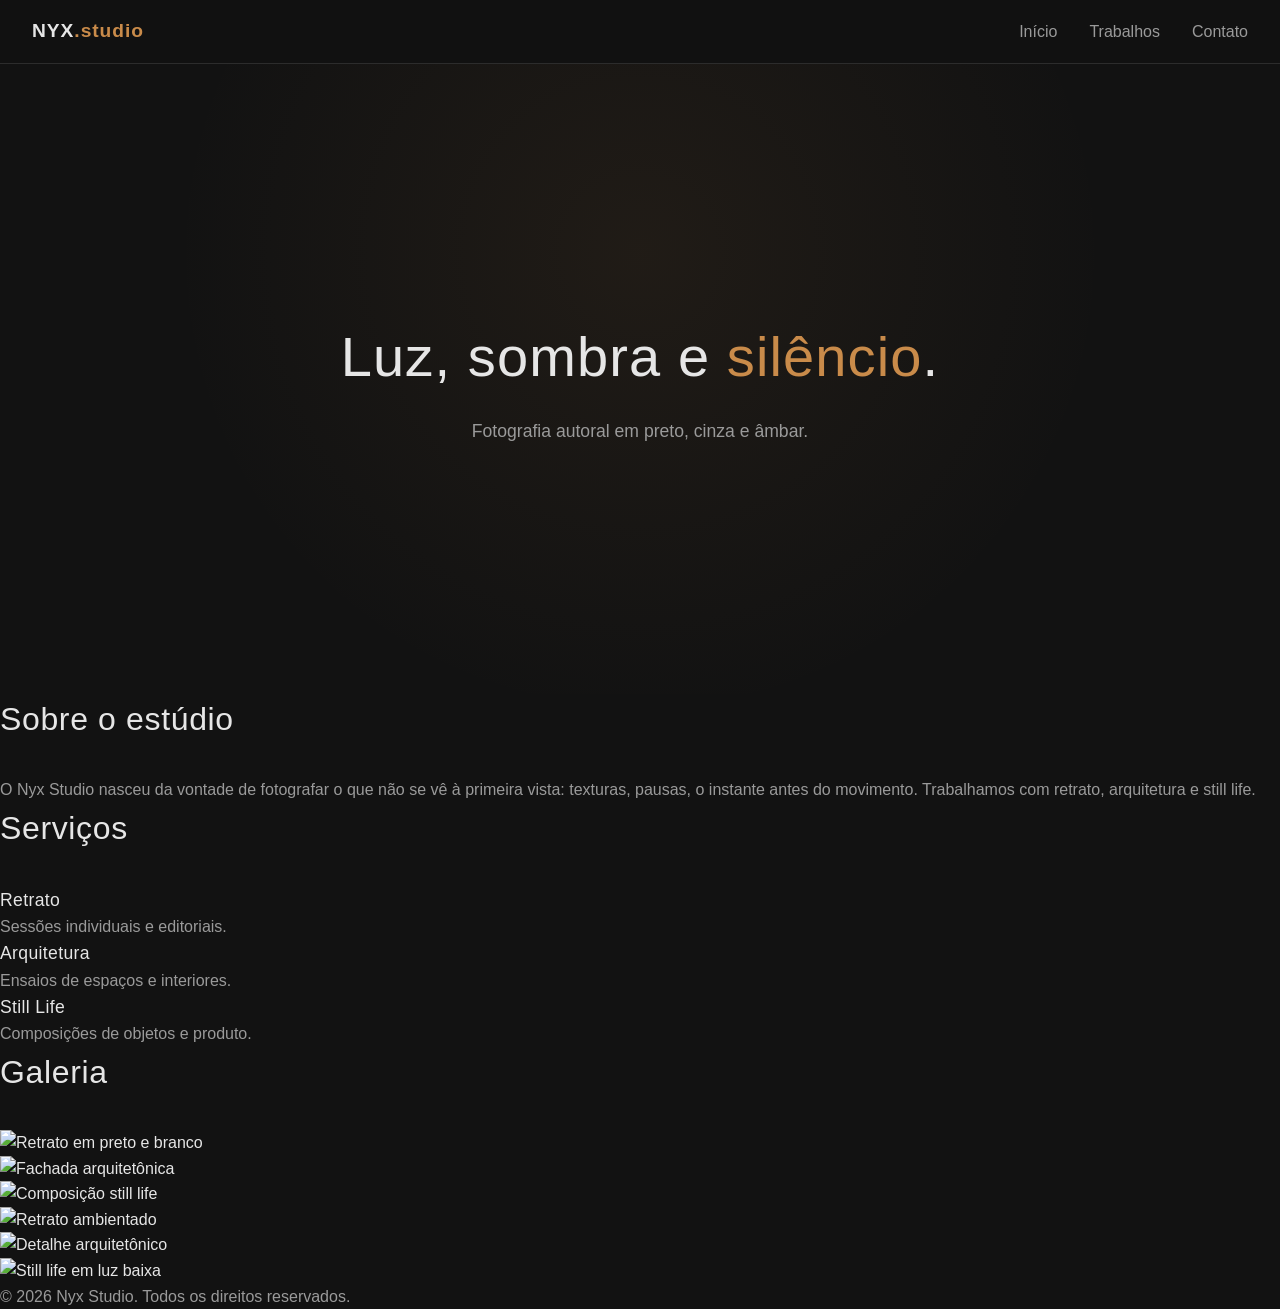
==== index.html @ d1db8a89 "configuração header e leve gradiente" ====
<!DOCTYPE html>
<html lang="pt-BR">
<head>
  <meta charset="UTF-8">
  <meta name="viewport" content="width=device-width, initial-scale=1.0">
  <title>Nyx Studio | Fotografia</title>
  <link rel="stylesheet" href="./style.css">
</head>
<body>

  <header class="site-header">
    <a href="index.html" class="logo">NYX<span>.studio</span></a>
    <nav class="main-nav">
      <ul>
        <li><a href="index.html">Início</a></li>
        <li><a href="detalhes.html">Trabalhos</a></li>
        <li><a href="contato.html">Contato</a></li>
      </ul>
    </nav>
  </header>

  <main>

    <section class="hero">
      <h1>Luz, sombra e <em>silêncio</em>.</h1>
      <p>Fotografia autoral em preto, cinza e âmbar.</p>
    </section>

    <section class="about">
      <h2>Sobre o estúdio</h2>
      <p>
        O Nyx Studio nasceu da vontade de fotografar o que não se vê à primeira vista:
        texturas, pausas, o instante antes do movimento. Trabalhamos com retrato,
        arquitetura e still life.
      </p>
    </section>

    <section class="cards">
      <h2>Serviços</h2>
      <div class="cards-list">
        <article class="card">
          <h3>Retrato</h3>
          <p>Sessões individuais e editoriais.</p>
        </article>
        <article class="card">
          <h3>Arquitetura</h3>
          <p>Ensaios de espaços e interiores.</p>
        </article>
        <article class="card">
          <h3>Still Life</h3>
          <p>Composições de objetos e produto.</p>
        </article>
      </div>
    </section>

    <section class="gallery">
      <h2>Galeria</h2>
      <div class="gallery-grid">
        <figure class="gallery-item"><img src="img/placeholder1.jpg" alt="Retrato em preto e branco"></figure>
        <figure class="gallery-item"><img src="img/placeholder2.jpg" alt="Fachada arquitetônica"></figure>
        <figure class="gallery-item"><img src="img/placeholder3.jpg" alt="Composição still life"></figure>
        <figure class="gallery-item"><img src="img/placeholder4.jpg" alt="Retrato ambientado"></figure>
        <figure class="gallery-item"><img src="img/placeholder5.jpg" alt="Detalhe arquitetônico"></figure>
        <figure class="gallery-item"><img src="img/placeholder6.jpg" alt="Still life em luz baixa"></figure>
      </div>
    </section>

  </main>

  <footer class="site-footer">
    <p>&copy; 2026 Nyx Studio. Todos os direitos reservados.</p>
  </footer>

</body>
</html>
---- style.css ----
/* =========================================
   RESET
========================================= */
*, *::before, *::after {
  margin: 0;
  padding: 0;
  box-sizing: border-box;
}

img {
  max-width: 100%;
  display: block;
}

a {
  text-decoration: none;
  color: inherit;
}

ul {
  list-style: none;
}

/* =========================================
   CSS VARIABLES — paleta dark fosca
========================================= */
:root {
  /* cores */
  --color-bg: #121212;        /* fundo principal, preto fosco */
  --color-surface: #1b1b1b;   /* cards, blocos elevados */
  --color-border: #2c2c2c;    /* bordas sutis */
  --color-text: #e6e6e6;      /* texto principal */
  --color-text-muted: #9a9a9a;/* texto secundário */
  --color-accent: #c98b4a;    /* âmbar fosco, destaque */

  /* raio de borda */
  --radius-sm: 6px;
  --radius-md: 14px;
  --radius-lg: 24px;

  /* espaçamentos */
  --space-xs: 0.5rem;
  --space-sm: 1rem;
  --space-md: 2rem;
  --space-lg: 4rem;
  --space-xl: 8rem;

  /* tipografia */
  --font-base: 'Helvetica Neue', Arial, sans-serif;
}

/* =========================================
   BASE
========================================= */
body {
  font-family: var(--font-base);
  background-color: var(--color-bg);
  color: var(--color-text);
  line-height: 1.6;
  font-size: 1rem;
}

h1, h2, h3 {
  font-weight: 500;
  letter-spacing: 0.02em;
  color: var(--color-text);
}

h1 {
  font-size: clamp(2rem, 5vw, 3.5rem);
}

h2 {
  font-size: clamp(1.5rem, 3vw, 2rem);
  margin-bottom: var(--space-md);
}

h3 {
  font-size: 1.1rem;
}

em {
  color: var(--color-accent);
  font-style: normal;
}

p {
  color: var(--color-text-muted);
}

/* =========================================
   HEADER / NAV — Flexbox
========================================= */
.site-header {
  position: sticky;
  top: 0;
  z-index: 100;
  display: flex;
  align-items: center;
  justify-content: space-between;
  padding: var(--space-sm) var(--space-md);
  background-color: rgba(18, 18, 18, 0.85);
  backdrop-filter: blur(8px);
  border-bottom: 1px solid var(--color-border);
}

.logo {
  font-size: 1.2rem;
  font-weight: 600;
  letter-spacing: 0.05em;
}

.logo span {
  color: var(--color-accent);
}

.main-nav ul {
  display: flex;
  gap: var(--space-md);
}

.main-nav a {
  position: relative;
  padding: var(--space-xs) 0;
  color: var(--color-text-muted);
  transition: color 0.3s ease;
}

.main-nav a:hover,
.main-nav a:focus-visible {
  color: var(--color-text);
}

.main-nav a::after {
  content: '';
  position: absolute;
  left: 0;
  bottom: 0;
  width: 0;
  height: 1px;
  background-color: var(--color-accent);
  transition: width 0.3s ease;
}

.main-nav a:hover::after,
.main-nav a:focus-visible::after {
  width: 100%;
}

/* =========================================
   HERO
========================================= */
.hero {
  min-height: 70vh;
  display: flex;
  flex-direction: column;
  justify-content: center;
  padding: var(--space-md);
  text-align: center;
  background:
    radial-gradient(circle at 50% 30%, rgba(201, 139, 74, 0.08), transparent 60%),
    var(--color-bg);
}

.hero h1 {
  margin-bottom: var(--space-sm);
}

.hero p {
  font-size: 1.1rem;
}
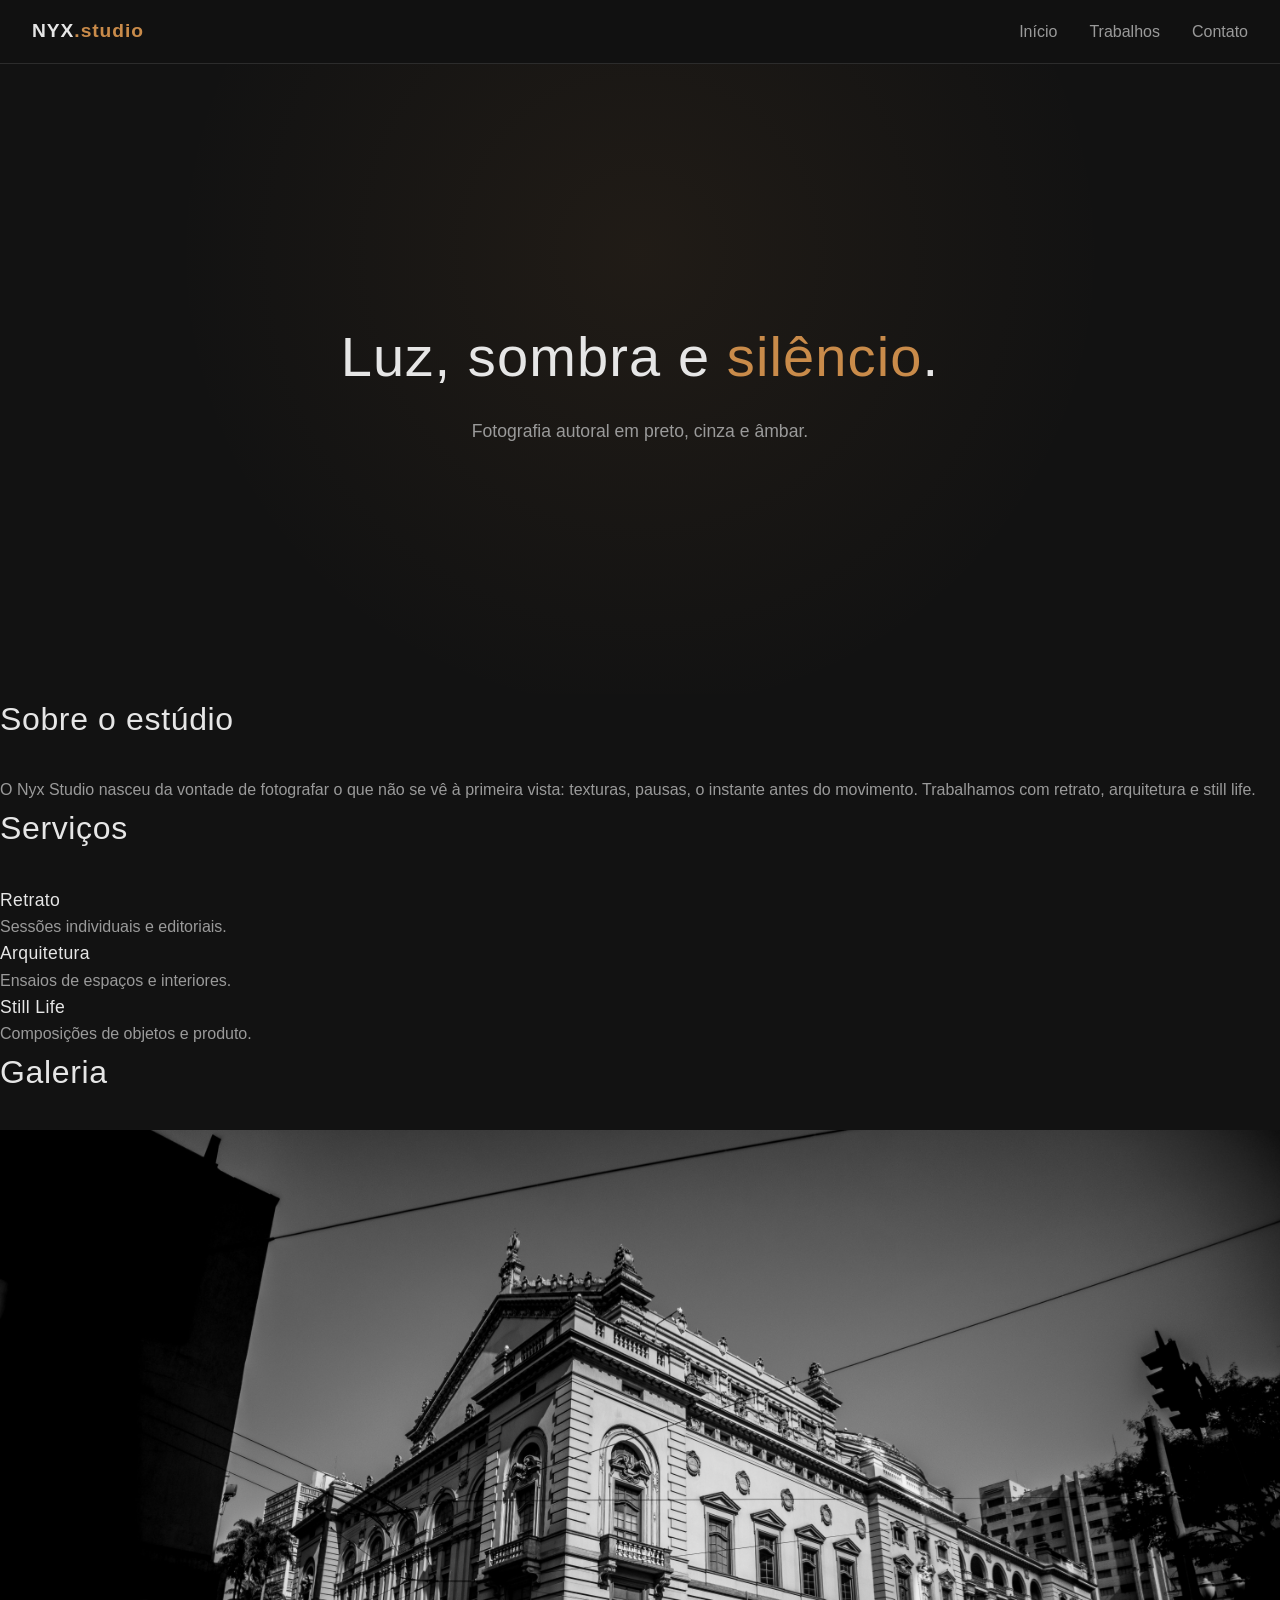
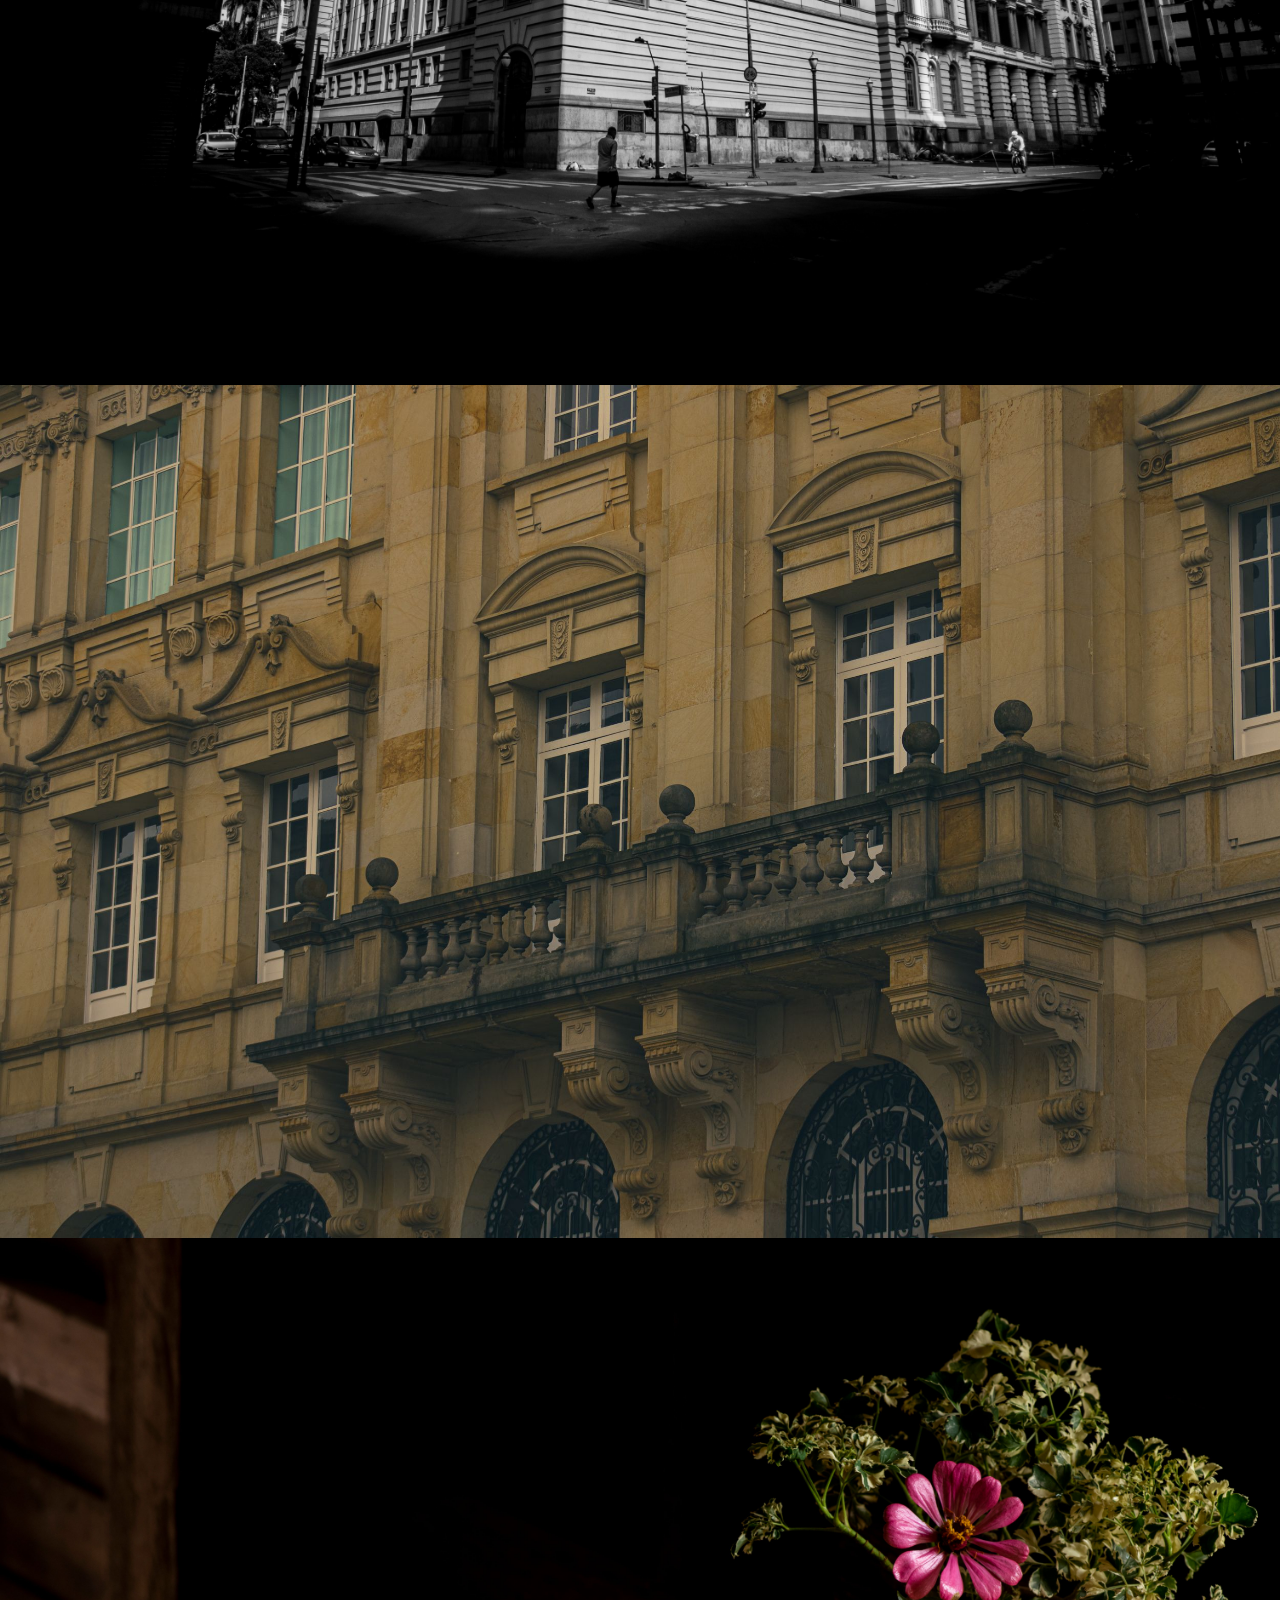
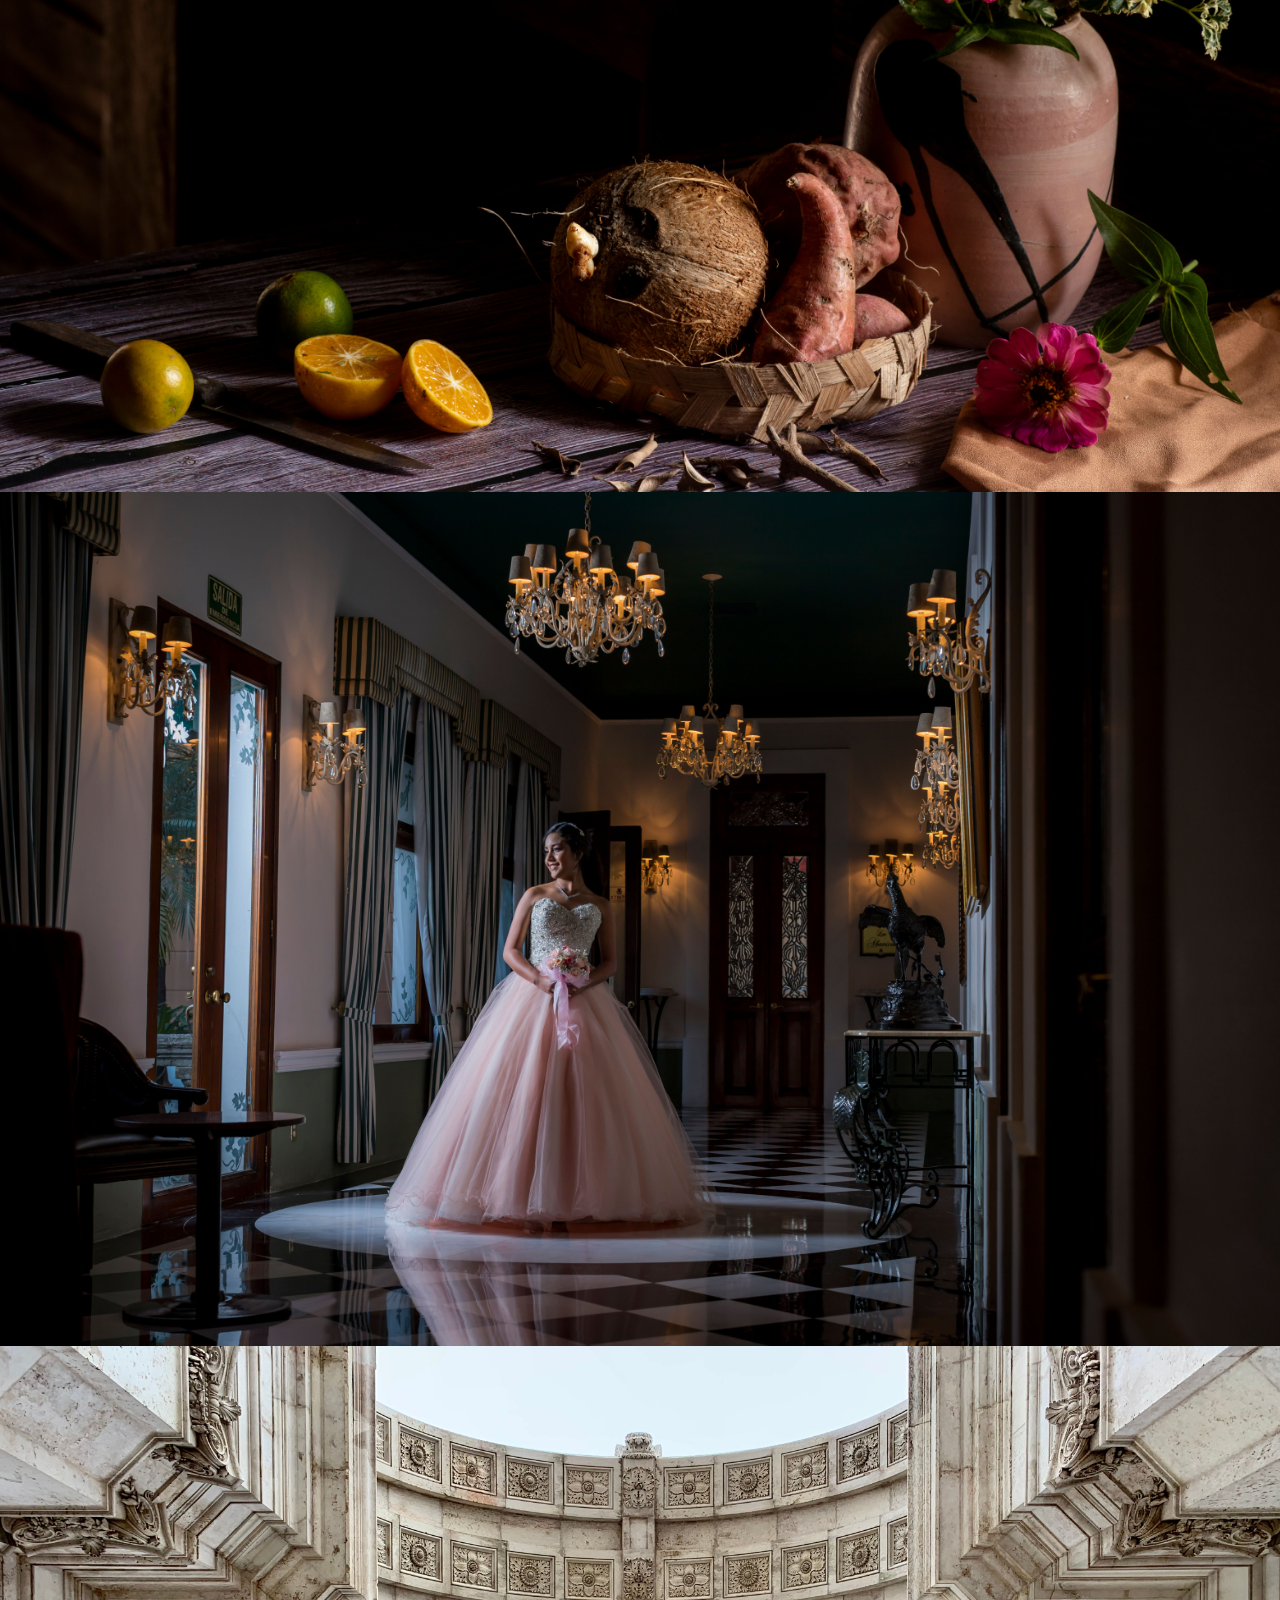
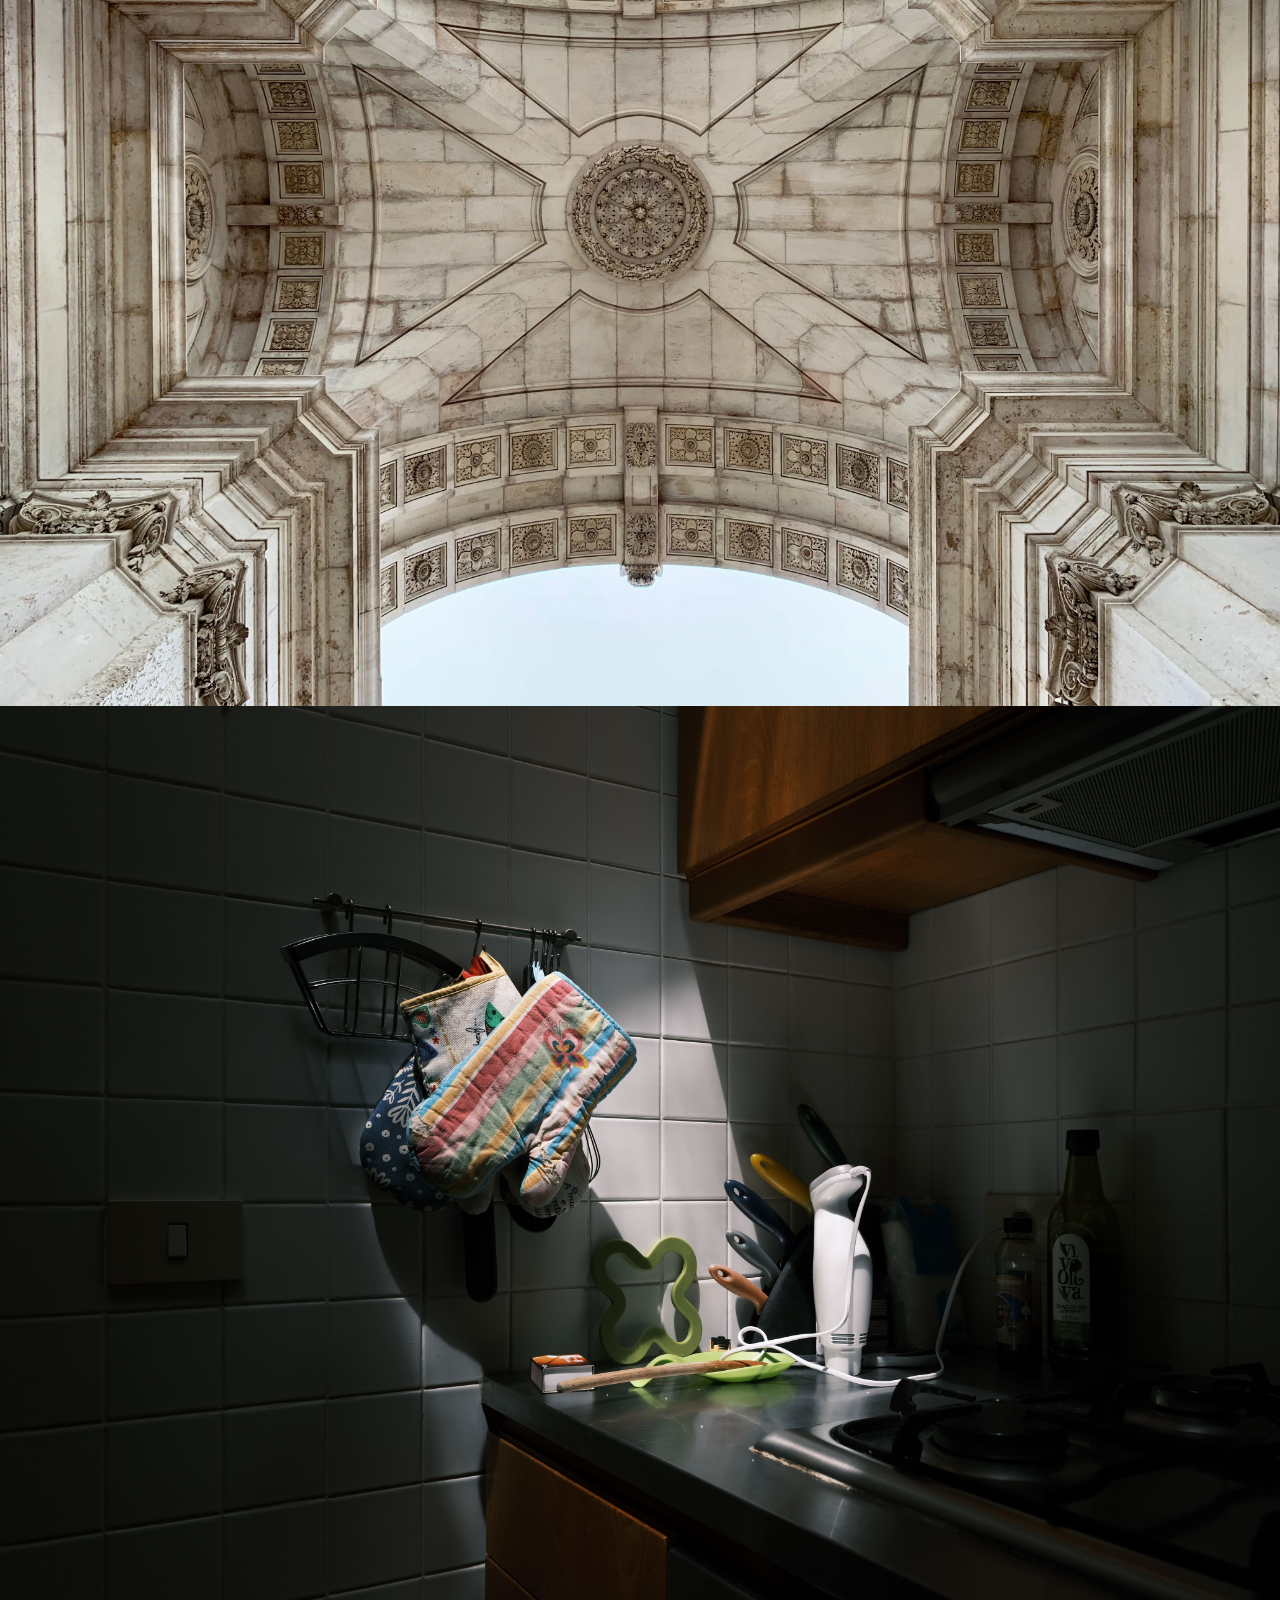
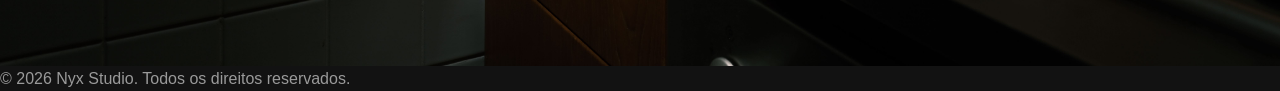
==== commit 6a99374d: "Adição de imagens" ====
--- a/index.html
+++ b/index.html
@@ -56,12 +56,12 @@
     <section class="gallery">
       <h2>Galeria</h2>
       <div class="gallery-grid">
-        <figure class="gallery-item"><img src="img/placeholder1.jpg" alt="Retrato em preto e branco"></figure>
-        <figure class="gallery-item"><img src="img/placeholder2.jpg" alt="Fachada arquitetônica"></figure>
-        <figure class="gallery-item"><img src="img/placeholder3.jpg" alt="Composição still life"></figure>
-        <figure class="gallery-item"><img src="img/placeholder4.jpg" alt="Retrato ambientado"></figure>
-        <figure class="gallery-item"><img src="img/placeholder5.jpg" alt="Detalhe arquitetônico"></figure>
-        <figure class="gallery-item"><img src="img/placeholder6.jpg" alt="Still life em luz baixa"></figure>
+        <figure class="gallery-item"><img src="img/preto_banco.jpg" alt="Retrato em preto e branco"></figure>
+        <figure class="gallery-item"><img src="img/fa_arqui.jpg" alt="Fachada arquitetônica"></figure>
+        <figure class="gallery-item"><img src="img/still_life.jpg" alt="Composição still life"></figure>
+        <figure class="gallery-item"><img src="img/retrato_amb.jpg" alt="Retrato ambientado"></figure>
+        <figure class="gallery-item"><img src="img/detalhes_arq.jpg" alt="Detalhe arquitetônico"></figure>
+        <figure class="gallery-item"><img src="img/luz_baixa.jpg" alt="Still life em luz baixa"></figure>
       </div>
     </section>
 
--- a/style.css
+++ b/style.css
@@ -26,12 +26,12 @@
 ========================================= */
 :root {
   /* cores */
-  --color-bg: #121212;        /* fundo principal, preto fosco */
-  --color-surface: #1b1b1b;   /* cards, blocos elevados */
-  --color-border: #2c2c2c;    /* bordas sutis */
-  --color-text: #e6e6e6;      /* texto principal */
-  --color-text-muted: #9a9a9a;/* texto secundário */
-  --color-accent: #c98b4a;    /* âmbar fosco, destaque */
+  --color-bg: #121212;      
+  --color-surface: #1b1b1b;   
+  --color-border: #2c2c2c;   
+  --color-text: #e6e6e6;     
+  --color-text-muted: #9a9a9a;
+  --color-accent: #c98b4a;    
 
   /* raio de borda */
   --radius-sm: 6px;
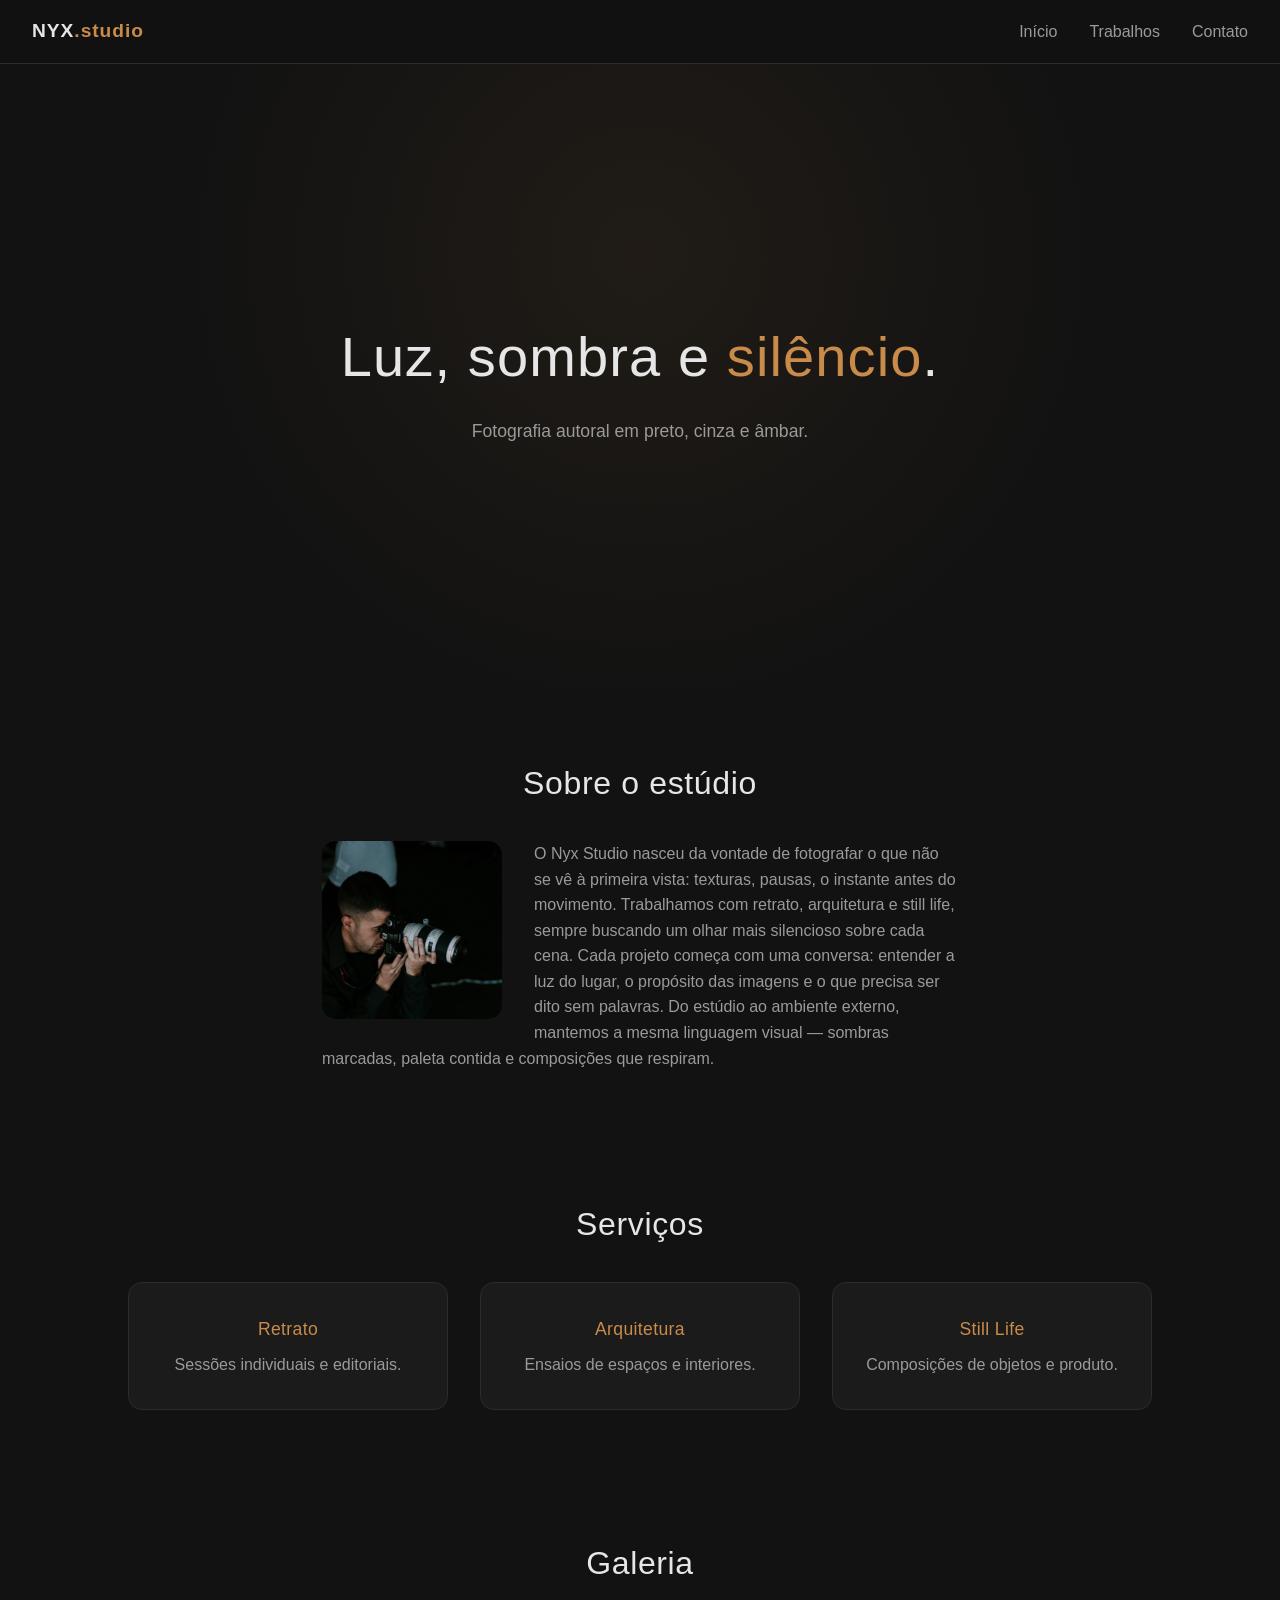
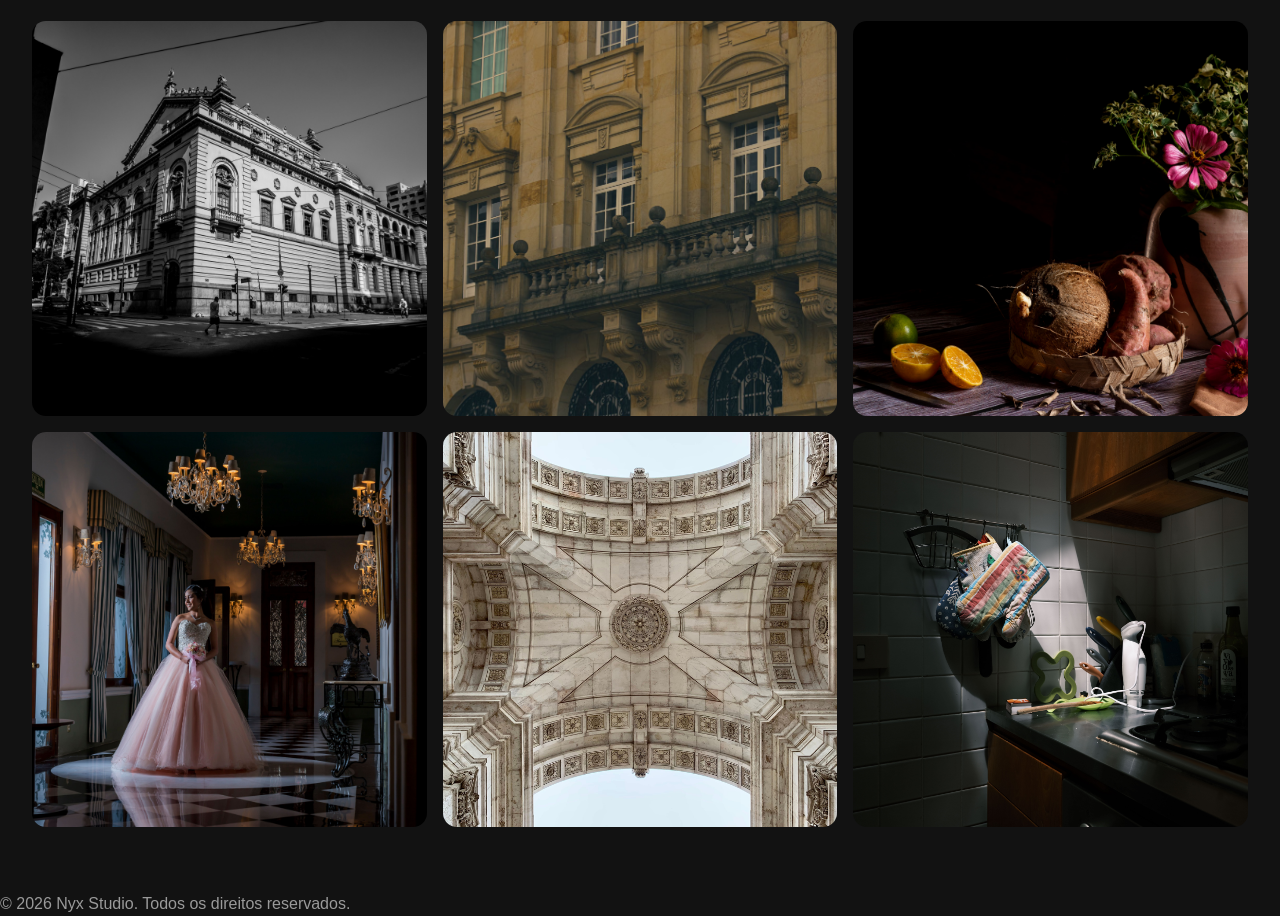
==== commit 2910cf09: "Adição das páginas detalhes e contato, e algumas configurações adicionais para cada uma" ====
--- a/index.html
+++ b/index.html
@@ -28,10 +28,15 @@
 
     <section class="about">
       <h2>Sobre o estúdio</h2>
+      <img src="img/fotografo.jpg" alt="Retrato do fotógrafo em estúdio" class="about-img">
       <p>
         O Nyx Studio nasceu da vontade de fotografar o que não se vê à primeira vista:
         texturas, pausas, o instante antes do movimento. Trabalhamos com retrato,
-        arquitetura e still life.
+        arquitetura e still life, sempre buscando um olhar mais silencioso sobre
+        cada cena. Cada projeto começa com uma conversa: entender a luz do lugar,
+        o propósito das imagens e o que precisa ser dito sem palavras. Do estúdio
+        ao ambiente externo, mantemos a mesma linguagem visual — sombras marcadas,
+        paleta contida e composições que respiram.
       </p>
     </section>
 
@@ -53,17 +58,73 @@
       </div>
     </section>
 
-    <section class="gallery">
+    <section class="gallery" id="gallery">
       <h2>Galeria</h2>
       <div class="gallery-grid">
-        <figure class="gallery-item"><img src="img/preto_banco.jpg" alt="Retrato em preto e branco"></figure>
-        <figure class="gallery-item"><img src="img/fa_arqui.jpg" alt="Fachada arquitetônica"></figure>
-        <figure class="gallery-item"><img src="img/still_life.jpg" alt="Composição still life"></figure>
-        <figure class="gallery-item"><img src="img/retrato_amb.jpg" alt="Retrato ambientado"></figure>
-        <figure class="gallery-item"><img src="img/detalhes_arq.jpg" alt="Detalhe arquitetônico"></figure>
-        <figure class="gallery-item"><img src="img/luz_baixa.jpg" alt="Still life em luz baixa"></figure>
+        <a href="#modal1" class="gallery-item">
+          <img src="img/preto_banco.jpg" alt="Retrato em preto e branco">
+        </a>
+        <a href="#modal2" class="gallery-item">
+          <img src="img/fa_arqui.jpg" alt="Fachada arquitetônica">
+        </a>
+        <a href="#modal3" class="gallery-item">
+          <img src="img/still_life.jpg" alt="Composição still life">
+        </a>
+        <a href="#modal4" class="gallery-item">
+          <img src="img/retrato_amb.jpg" alt="Retrato ambientado">
+        </a>
+        <a href="#modal5" class="gallery-item">
+          <img src="img/detalhes_arq.jpg" alt="Detalhe arquitetônico">
+        </a>
+        <a href="#modal6" class="gallery-item">
+          <img src="img/luz_baixa.jpg" alt="Still life em luz baixa">
+        </a>
       </div>
     </section>
+
+    <!-- Modais de imagem (técnica :target, sem JS) -->
+    <div id="modal1" class="modal">
+      <a href="#gallery" class="modal__overlay" aria-label="Fechar"></a>
+      <div class="modal__content">
+        <img src="img/preto_banco.jpg" alt="Retrato em preto e branco">
+        <a href="#gallery" class="modal__close" aria-label="Fechar">&times;</a>
+      </div>
+    </div>
+    <div id="modal2" class="modal">
+      <a href="#gallery" class="modal__overlay" aria-label="Fechar"></a>
+      <div class="modal__content">
+        <img src="img/fa_arqui.jpg" alt="Fachada arquitetônica">
+        <a href="#gallery" class="modal__close" aria-label="Fechar">&times;</a>
+      </div>
+    </div>
+    <div id="modal3" class="modal">
+      <a href="#gallery" class="modal__overlay" aria-label="Fechar"></a>
+      <div class="modal__content">
+        <img src="img/still_life.jpg" alt="Composição still life">
+        <a href="#gallery" class="modal__close" aria-label="Fechar">&times;</a>
+      </div>
+    </div>
+    <div id="modal4" class="modal">
+      <a href="#gallery" class="modal__overlay" aria-label="Fechar"></a>
+      <div class="modal__content">
+        <img src="img/retrato_amb.jpg" alt="Retrato ambientado">
+        <a href="#gallery" class="modal__close" aria-label="Fechar">&times;</a>
+      </div>
+    </div>
+    <div id="modal5" class="modal">
+      <a href="#gallery" class="modal__overlay" aria-label="Fechar"></a>
+      <div class="modal__content">
+        <img src="img/detalhes_arq.jpg" alt="Detalhe arquitetônico">
+        <a href="#gallery" class="modal__close" aria-label="Fechar">&times;</a>
+      </div>
+    </div>
+    <div id="modal6" class="modal">
+      <a href="#gallery" class="modal__overlay" aria-label="Fechar"></a>
+      <div class="modal__content">
+        <img src="img/luz_baixa.jpg" alt="Still life em luz baixa">
+        <a href="#gallery" class="modal__close" aria-label="Fechar">&times;</a>
+      </div>
+    </div>
 
   </main>
 
@@ -72,4 +133,4 @@
   </footer>
 
 </body>
-</html>
+</html>
--- a/style.css
+++ b/style.css
@@ -26,12 +26,12 @@
 ========================================= */
 :root {
   /* cores */
-  --color-bg: #121212;      
-  --color-surface: #1b1b1b;   
-  --color-border: #2c2c2c;   
-  --color-text: #e6e6e6;     
-  --color-text-muted: #9a9a9a;
-  --color-accent: #c98b4a;    
+  --color-bg: #121212;        /* fundo principal, preto fosco */
+  --color-surface: #1b1b1b;   /* cards, blocos elevados */
+  --color-border: #2c2c2c;    /* bordas sutis */
+  --color-text: #e6e6e6;      /* texto principal */
+  --color-text-muted: #9a9a9a;/* texto secundário */
+  --color-accent: #c98b4a;    /* âmbar fosco, destaque */
 
   /* raio de borda */
   --radius-sm: 6px;
@@ -168,4 +168,397 @@
 
 .hero p {
   font-size: 1.1rem;
+}
+
+/* =========================================
+   ANIMATIONS
+========================================= */
+@keyframes fadeInUp {
+  from {
+    opacity: 0;
+    transform: translateY(20px);
+  }
+  to {
+    opacity: 1;
+    transform: translateY(0);
+  }
+}
+
+.hero h1,
+.hero p {
+  animation: fadeInUp 0.8s ease both;
+}
+
+.hero p {
+  animation-delay: 0.2s;
+}
+
+/* =========================================
+   SEÇÕES GERAIS (about, cards, gallery)
+========================================= */
+section {
+  padding: var(--space-lg) var(--space-md);
+}
+
+section h2 {
+  text-align: center;
+}
+
+.about {
+  max-width: 700px;
+  margin: 0 auto;
+  text-align: center;
+}
+
+.about-img {
+  width: 180px;
+  border-radius: var(--radius-md);
+  float: left;
+  margin: 0 var(--space-md) var(--space-sm) 0;
+}
+
+.about p {
+  text-align: left;
+}
+
+.about::after {
+  content: '';
+  display: block;
+  clear: both;
+}
+
+/* =========================================
+   CARDS — Flexbox
+========================================= */
+.cards-list {
+  display: flex;
+  flex-wrap: wrap;
+  gap: var(--space-md);
+  justify-content: center;
+}
+
+.card {
+  flex: 1 1 260px;
+  max-width: 320px;
+  background-color: var(--color-surface);
+  border: 1px solid var(--color-border);
+  border-radius: var(--radius-md);
+  padding: var(--space-md);
+  text-align: center;
+  transition: transform 0.3s ease, border-color 0.3s ease;
+}
+
+.card:hover {
+  transform: translateY(-6px);
+  border-color: var(--color-accent);
+}
+
+.card h3 {
+  margin-bottom: var(--space-xs);
+  color: var(--color-accent);
+}
+
+/* =========================================
+   GALERIA — CSS Grid
+========================================= */
+.gallery-grid {
+  display: grid;
+  grid-template-columns: repeat(3, 1fr);
+  gap: var(--space-sm);
+}
+
+.gallery-item {
+  aspect-ratio: 1 / 1;
+  overflow: hidden;
+  border-radius: var(--radius-md);
+  background-color: var(--color-surface);
+}
+
+.gallery-item img {
+  width: 100%;
+  height: 100%;
+  object-fit: cover;
+  transition: transform 0.4s ease;
+}
+
+.gallery-item:hover img {
+  transform: scale(1.08);
+}
+
+/* =========================================
+   RESPONSIVIDADE — Media Queries
+========================================= */
+
+/* Tablet (até 1024px) */
+@media (max-width: 1024px) {
+  .gallery-grid {
+    grid-template-columns: repeat(2, 1fr);
+  }
+}
+
+/* Mobile (até 640px) */
+@media (max-width: 640px) {
+  .site-header {
+    flex-direction: column;
+    gap: var(--space-xs);
+    padding: var(--space-sm);
+  }
+
+  .main-nav ul {
+    gap: var(--space-sm);
+  }
+
+  .hero {
+    min-height: 50vh;
+    padding: var(--space-md) var(--space-sm);
+  }
+
+  section {
+    padding: var(--space-md) var(--space-sm);
+  }
+
+  .cards-list {
+    flex-direction: column;
+    align-items: center;
+  }
+
+  .card {
+    width: 100%;
+  }
+
+  .gallery-grid {
+    grid-template-columns: 1fr;
+  }
+}
+
+/* Recurso CSS3: usuário que prefere menos movimento (acessibilidade) */
+@media (prefers-reduced-motion: reduce) {
+  * {
+    transition: none !important;
+    animation: none !important;
+  }
+}
+
+/* =========================================
+   IMAGE MODAL — técnica :target (sem JS)
+========================================= */
+.modal {
+  display: none;
+  position: fixed;
+  inset: 0;
+  z-index: 1000;
+  align-items: center;
+  justify-content: center;
+}
+
+.modal:target {
+  display: flex;
+}
+
+.modal__overlay {
+  position: absolute;
+  inset: 0;
+  background-color: rgba(0, 0, 0, 0.85);
+}
+
+.modal__content {
+  position: relative;
+  z-index: 1;
+  max-width: 90vw;
+  max-height: 85vh;
+}
+
+.modal__content img {
+  max-width: 90vw;
+  max-height: 85vh;
+  border-radius: var(--radius-md);
+  border: 1px solid var(--color-border);
+}
+
+.modal__close {
+  position: absolute;
+  top: -1.5rem;
+  right: -1.5rem;
+  width: 2.5rem;
+  height: 2.5rem;
+  display: flex;
+  align-items: center;
+  justify-content: center;
+  background-color: var(--color-surface);
+  border: 1px solid var(--color-border);
+  border-radius: 50%;
+  color: var(--color-text);
+  font-size: 1.5rem;
+  line-height: 1;
+}
+
+.modal__close:hover {
+  color: var(--color-accent);
+  border-color: var(--color-accent);
+}
+
+/* =========================================
+   PÁGINA: DETALHES/TRABALHOS
+========================================= */
+.page-header {
+  padding: var(--space-xl) var(--space-md) var(--space-lg);
+  text-align: center;
+}
+ 
+.page-header p {
+  max-width: 500px;
+  margin: 0 auto;
+}
+ 
+.project-detail {
+  display: flex;
+  align-items: center;
+  gap: var(--space-lg);
+  padding: var(--space-lg) var(--space-md);
+  max-width: 1100px;
+  margin: 0 auto;
+}
+ 
+.project-detail--reverse {
+  flex-direction: row-reverse;
+}
+ 
+.project-detail__text {
+  flex: 1 1 320px;
+}
+ 
+.project-detail__tag {
+  display: inline-block;
+  padding: 0.25rem 0.75rem;
+  margin-bottom: var(--space-sm);
+  border: 1px solid var(--color-accent);
+  border-radius: var(--radius-sm);
+  color: var(--color-accent);
+  font-size: 0.8rem;
+  letter-spacing: 0.05em;
+  text-transform: uppercase;
+}
+ 
+.project-detail__text h2 {
+  margin-bottom: var(--space-sm);
+}
+ 
+.project-detail__grid {
+  flex: 1 1 400px;
+  display: grid;
+  grid-template-columns: 1fr 1fr;
+  gap: var(--space-sm);
+}
+ 
+.project-detail__grid img {
+  border-radius: var(--radius-md);
+  aspect-ratio: 3 / 4;
+  object-fit: cover;
+}
+ 
+@media (max-width: 768px) {
+  .project-detail,
+  .project-detail--reverse {
+    flex-direction: column;
+  }
+}
+
+/* =========================================
+   PÁGINA: CONTATO
+========================================= */
+.contact {
+  display: flex;
+  gap: var(--space-lg);
+  max-width: 1000px;
+  margin: 0 auto;
+  padding: var(--space-md);
+  align-items: flex-start;
+}
+ 
+.contact-form {
+  flex: 2 1 400px;
+  display: flex;
+  flex-direction: column;
+  gap: var(--space-sm);
+  background-color: var(--color-surface);
+  border: 1px solid var(--color-border);
+  border-radius: var(--radius-lg);
+  padding: var(--space-md);
+}
+ 
+.form-group {
+  display: flex;
+  flex-direction: column;
+  gap: 0.4rem;
+}
+ 
+.form-group label {
+  font-size: 0.85rem;
+  color: var(--color-text-muted);
+}
+ 
+.form-group input,
+.form-group select,
+.form-group textarea {
+  font-family: var(--font-base);
+  font-size: 1rem;
+  color: var(--color-text);
+  background-color: var(--color-bg);
+  border: 1px solid var(--color-border);
+  border-radius: var(--radius-sm);
+  padding: 0.7rem 0.9rem;
+  transition: border-color 0.3s ease;
+}
+ 
+.form-group textarea {
+  resize: vertical;
+}
+ 
+.form-group input:focus,
+.form-group select:focus,
+.form-group textarea:focus {
+  outline: none;
+  border-color: var(--color-accent);
+}
+ 
+.btn-submit {
+  align-self: flex-start;
+  margin-top: var(--space-xs);
+  padding: 0.8rem 1.8rem;
+  background-color: var(--color-accent);
+  color: var(--color-bg);
+  border: none;
+  border-radius: var(--radius-sm);
+  font-size: 1rem;
+  font-weight: 600;
+  cursor: pointer;
+  transition: opacity 0.3s ease;
+}
+ 
+.btn-submit:hover {
+  opacity: 0.85;
+}
+ 
+.contact-info {
+  flex: 1 1 220px;
+  padding: var(--space-md);
+}
+ 
+.contact-info h2 {
+  text-align: left;
+  font-size: 1.1rem;
+}
+ 
+.contact-info p {
+  margin-bottom: var(--space-xs);
+}
+ 
+.contact-info strong {
+  color: var(--color-text);
+}
+ 
+@media (max-width: 768px) {
+  .contact {
+    flex-direction: column;
+  }
 }
